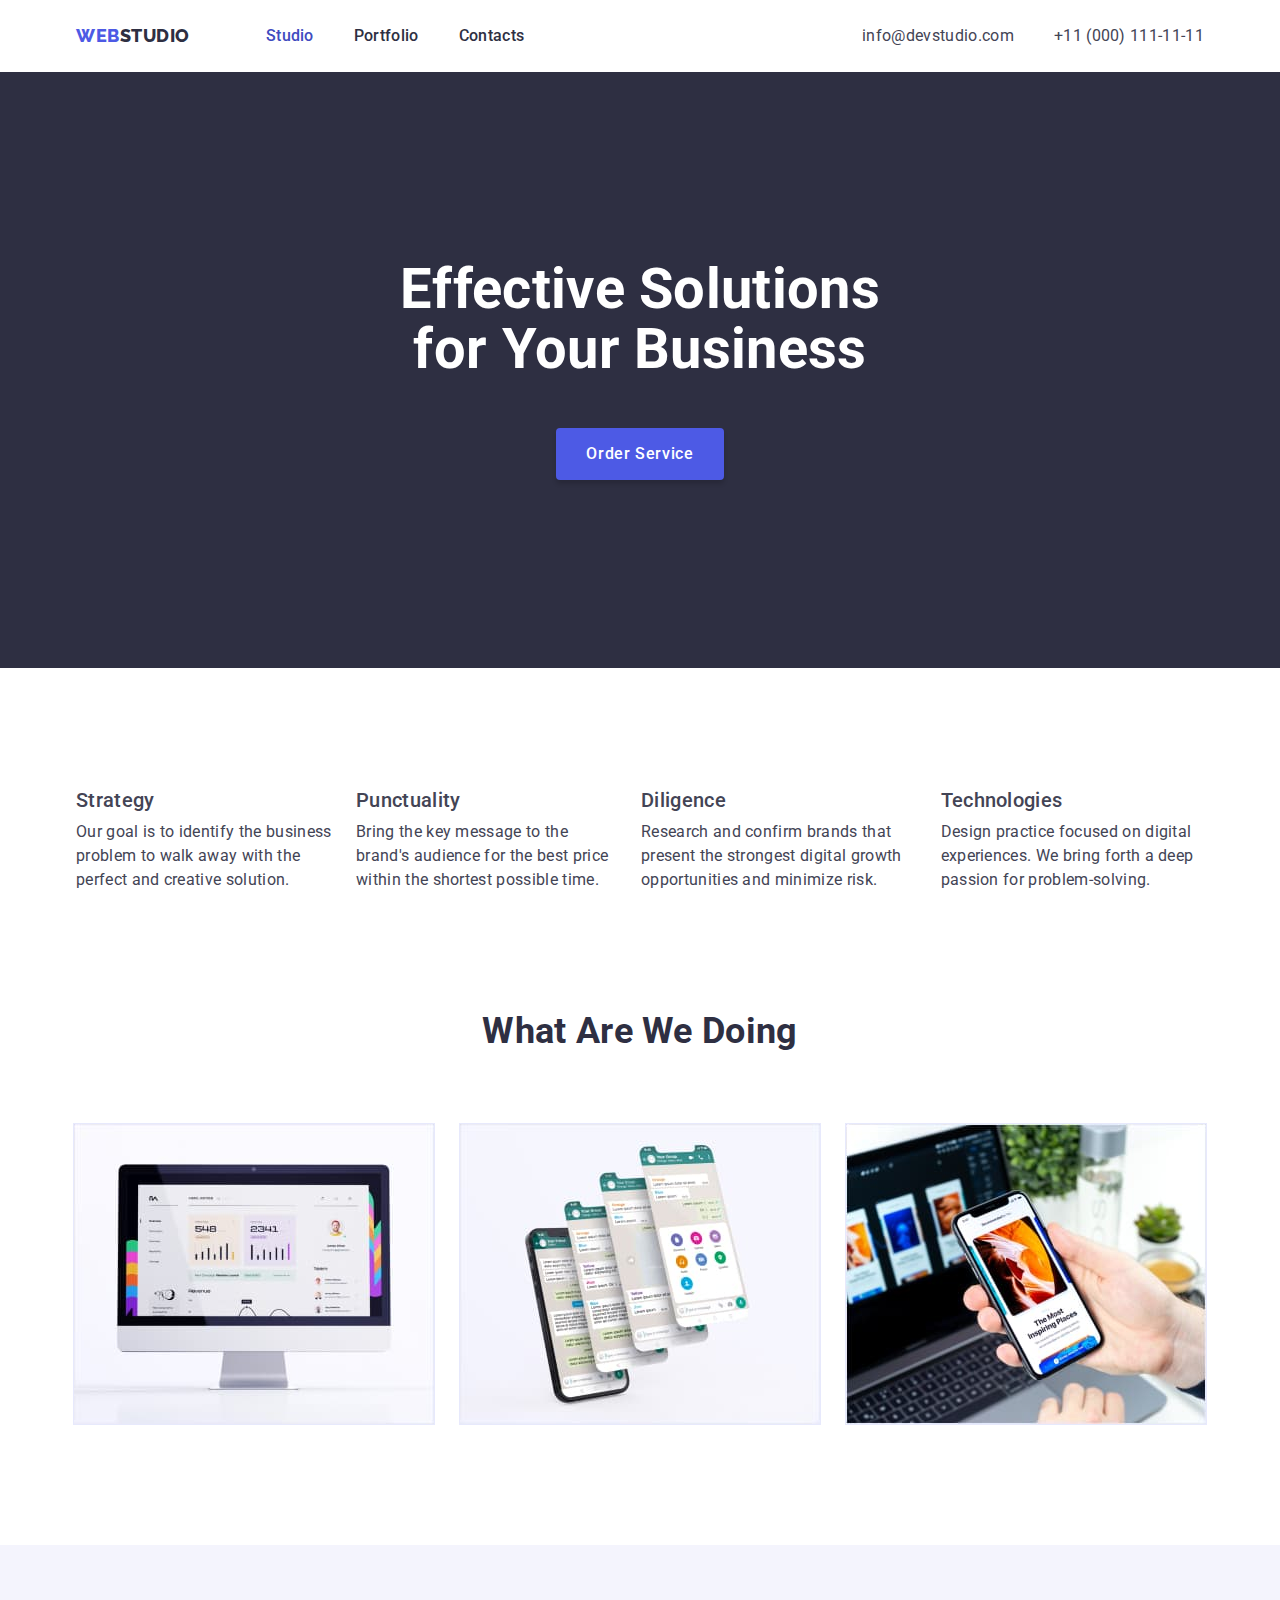
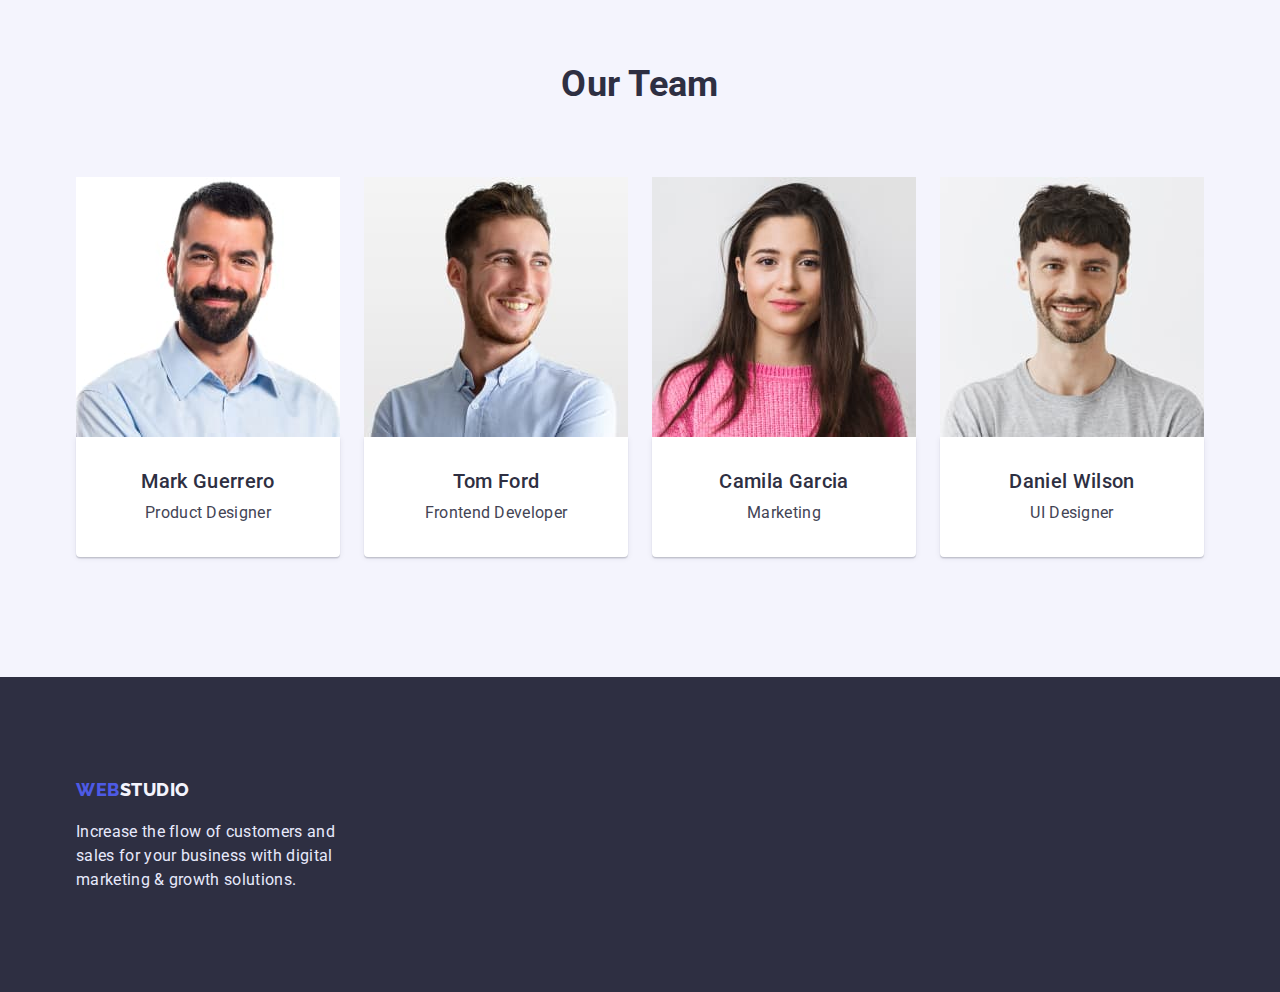
==== index.html @ d82c8820 "Initial commit" ====
<!DOCTYPE html>
<html lang="en">
<head>
    <meta charset="UTF-8">
    <meta http-equiv="X-UA-Compatible" content="IE=edge">
    <meta name="viewport" content="width=device-width, initial-scale=1.0">
    <title>Document</title>
    <link href="https://fonts.googleapis.com/css2?family=Raleway:wght@800&family=Roboto:wght@400;500;700;900&display=swap" rel="stylesheet">
    <link rel="stylesheet" href="https://cdnjs.cloudflare.com/ajax/libs/modern-normalize/1.1.0/modern-normalize.min.css">
    <link rel="stylesheet" href="./css/styles.css">
</head>
<body>
    <header>
        <div class="container header-contanier">
       <nav class="header-contanier">
         <a href="./index.html" class="logo">WEB<span class="logos">STUDIO</span></a>
         <ul class="site-nav list">
            <li class="site-nav-contanier"> <a href="./index.html" class="link current">Studio</a></li>
            <li class="site-nav-contanier"> <a href="./portfolio.html" class="link">Portfolio</a></li>
            <li class="site-nav-contanier"> <a href="" class="link">Contacts</a></li>
         </ul>
         </nav>
         <ul class="auth-nav header-contanier list">
            <li class="auth-nav-contanier"> <a href="mailto:info@devstudio.com" class="address">info@devstudio.com</a></li>
            <li> <a href="tel:+110001111111" class="address">+11 (000) 111-11-11</a></li>
         </ul>
        </div>
    </header>
    <main>
         <section class="hero"> 
        <div class="container">
         <h1 class="hero-title">Effective Solutions for Your Business</h1>
         <button type="button" class="hero-button">Order Service</button>
        </div>
        </section>
        <section class="section">
        <div class="container">
        <h2 class="section-title visually-hidden"> SPDT </h2>
         <ul class="featyre-section list">
             <li class="featyre-text">
                <h3 class="section-tatle-next featyre-text-title">Strategy</h3>
                <p class="featyre-text-title">Our goal is to identify the business
                    problem to walk away with the perfect and creative solution. </p>
            </li>
            <li class="featyre-text">
                <h3 class="section-tatle-next featyre-text-title">Punctuality</h3>
                <p class="featyre-text-title">Bring the key message to the brand's audience for the best price within the shortest possible time.</p>
            </li>
            <li>
                <h3 class="section-tatle-next featyre-text-title">Diligence</h3>
                <p class="featyre-text-title">Research and confirm brands that present the strongest digital growth opportunities and minimize risk.</p>
            </li>
            <li class="featyre-text">
                <h3 class="section-tatle-next featyre-text-title">Technologies</h3>
                <p class="featyre-text-title">Design practice focused on digital experiences. We bring forth a deep passion for problem-solving.</p>
            </li>
         </ul>
        </div>
      </section>
      <section class="section-direction">
        <div class="container">
          <h2 class="section-title" >What Are We Doing</h2>
          <ul class="featyre list">
            <li>
               <div class="section-title-list">
                <a>
                    <img  src="./images/rectangle.jpg" alt="computer" width="360">
                </a>
              </div>
            </li>
            <li>
               <div class="section-title-list">
                <a>
                    <img  src="./images/rectangle1.jpg" alt="phone" width="360">
                </a>
               </div>
            </li>
            <li>  
               <div class="section-title-list">          
                <a>
                    <img src="./images/rectangle2.jpg" alt="phone in hand" width="360">
                </a>
               </div>
            </li>
           </ul>
        </div>
      </section>
      <section class="section-worker">
        <div class="container">
        <h2 class="section-title"> Our Team </h2>
        <ul class="featyre list">
            <li>
               <img class="featyre-img" src="./images/photo1.jpg" alt="Mark Guerrero" width="264">
              <div class="section-worker-list">
               <h3 class="section-tatle-next">Mark Guerrero</h3>
               <p class="featyre-lists">Product Designer</p>
              </div>
            </li>
            <li>
                <img  class="featyre-img" src="./images/photo2.jpg" alt="Tom Ford" width="264">
              <div class="section-worker-list">
                <h3 class="section-tatle-next">Tom Ford</h3>
                <p class="featyre-lists">Frontend Developer</p>
              </div>
            </li>
            <li>
                <img class="featyre-img" src="./images/photo3.jpg" alt="Camila Garcia" width="264">
              <div class="section-worker-list">
                <h3 class="section-tatle-next">Camila Garcia</h3>
               <p class="featyre-lists">Marketing</p>
              </div>
            </li>
            <li>
                <img class="featyre-img" src="./images/photo4.jpg" alt="Daniel Wilson" width="264">
              <div class="section-worker-list"> 
                <h3 class="section-tatle-next">Daniel Wilson</h3>
               <p class="featyre-lists">UI Designer</p>
              </div>
            </li>
            </ul>
        </div>
      </section>
    </main>
    <footer class="footer">
        <div class="container">
        <a href="./index.html" class="logo-footer">WEB<span class="logos-footer">STUDIO</span></a>
        <p class="footer-text footer-container">Increase the flow of customers and sales for your business with digital marketing & growth solutions.</p>
        </div>
    </footer>
</body>
</html>
---- css/styles.css ----
:root {
    --primary-text-color: #434455;
    --title-text-color: #2E2F42;
    --accent-color: #FFFFFF;
    --logo-color: #4D5AE5;
    --footer-color: #E7E9FC;
    --logos-color: #F4F4FD;
    --active-color: #404BBF;
    --primary-bc-color: #FFFFFF;
    --title-bg-color: #4D5AE5;
    --button-bg-color: #F4F4FD;
    --button-bcg-color:#404BBF;
    --hero-bg-color: #2E2F42;
}

h1, h2, h3, p {
    margin: 0;
}

ul {
    margin: 0;
    padding: 0;
}

img {
    display: block;
}

.list {
    list-style: none;
}

body {
    margin: 0;

    background-color: var(--primary-bc-color);
    color: var(--primary-text-color);
    font-family: 'Roboto', sans-serif;
    font-weight: 400; 
    font-size: 16px;
    line-height: 1.5;
    letter-spacing: 0.02em;
}

.container {
    width: 1158px;
    margin: 0 auto;
    padding-left: 15px;
    padding-right: 15px;
}

.header-contanier {
    display: flex;
    align-items: center;
}

.header {
    border-bottom: 1px solid #E7E9FC;
}

/* logo */

.logo {
    margin-right: 76px;

    color: var(--logo-color);
    font-family: 'Raleway', sans-serif;
    font-weight: 800;
    font-size: 18px;
    line-height: 1.33;
    letter-spacing: 0.03em;
    text-decoration: none;
}

.logos {
    
    color: var(--title-text-color);
    font-family: 'Raleway', sans-serif;
    font-weight: 800;
    font-size: 18px;
    line-height: 1.33;
    letter-spacing: 0.03em;
    text-decoration: none;

}

.logo-footer {
    color: var(--logo-color);
    font-family: 'Raleway', sans-serif;
    font-size: 18px;
     font-weight: 800;
    line-height: 1.17;
    letter-spacing: 0.03em;
    text-decoration: none;
}

.logos-footer {
    color: var(--logos-color);
    font-family: 'Raleway', sans-serif;
    font-weight: 800;
    font-size: 18px;
    line-height: 1.17;
    letter-spacing: 0.03em;
    text-decoration: none;
}

/* site-nav */

.site-nav {
    display: flex;
    align-items: center;
    padding-top: 24px;
    padding-bottom: 24px;

}

.site-nav-contanier:not(:last-child) {
    margin-right: 40px;
}

.site-nav .link {
    color: var(--title-text-color);
    font-weight: 500;
    text-decoration: none;
}

.site-nav .link:hover,
.site-nav .link:focus {
    color: var(--active-color);
}

.site-nav .link.current {
    color: var(--active-color);
}

.auth-nav {
    display: flex;
    align-items: center;
    margin-left: auto;
    padding-top: 24px;
    padding-bottom: 24px;
}

.auth-nav-contanier {
    margin-right: 40px;
}

.auth-nav .address{
    color: var(--primary-text-color);
    text-decoration: none;
}

.auth-nav .address:hover,
.auth-nav .address:focus {
    color: var(--active-color);
}


/* hero */

.hero {
    padding-top: 188px;
    padding-bottom: 188px;
    background-color: var(--hero-bg-color);
    text-align: center;
}

.hero-title {
    width: 496px;
    margin-bottom: 48px;
    margin-left: auto;
    margin-right: auto;
    
    color: var(--accent-color);
    font-weight: 700;
    font-size: 56px;
    line-height: 1.07;
    text-align: center;
}

/* section */

.visually-hidden {
    visibility: hidden;
    display: none;
}

.section {
    padding-top: 120px;
    padding-bottom: 120px;
}

.section-direction {
    padding-bottom: 120px;
}

.section-worker {
    padding-top: 120px;
    padding-bottom: 120px;

    background-color: var(--button-bg-color);
}

.section-title {
    margin-bottom: 72px;

    color: var(--title-text-color);
    font-weight: 700;
    font-size: 36px;
    line-height: 1.1;
    text-align: center;
}

.section-tatle-next {
    margin-bottom: 8px;

    color: var(--title-text-color);
    font-weight: 500;
    font-size: 20px;
    line-height: 1.2; 
    text-align: center;
}

.section-title-list {
    border: 1px solid #E7E9FC;
}

.section-worker-list {
    padding-top: 32px;
    padding-bottom: 32px;
    justify-content: center;
    gap: 24px;
    
    background: #FFFFFF;
    box-shadow: 0px 1px 6px rgba(46, 47, 66, 0.08), 0px 1px 1px rgba(46, 47, 66, 0.16), 0px 2px 1px rgba(46, 47, 66, 0.08);
    border-radius: 0px 0px 4px 4px;
}

.section-work {
    display: flex;
    flex-wrap: wrap;
    margin: 0;
    padding: 0;
    grid-gap: 48px 24px;
    justify-content: center;
    text-align: left;
}   

.section-cards {
    border-left: 1px solid #E7E9FC;
    border-bottom: 1px solid #E7E9FC;
    border-right: 1px solid #E7E9FC;
    padding-top: 32px;
    padding-bottom: 32px;
    padding-left: 16px;

}

.section-menu {
    display: flex;
}

.featyre-lists {
    text-align: center;
    color: var(--primary-text-color);
 }

 .section-list {
    padding-top: 96px;
    padding-bottom: 120px;
 }
 
.featyre-section {
    display: flex;
    gap: 24px;
    justify-content: center;
}

.featyre-text-title {
    text-align: left;
    color: var(--primary-text-color);
}

.featyre {
    display: flex;
    gap: 24px;
    justify-content: center;
}

.cards {
    text-decoration: none;
}

.cards-text {
    text-align: left;
}

/* button */

.hero-button {
    display: inline-block;
    padding: 14px 30px;
    box-shadow: 0px 4px 4px rgba(0, 0, 0, 0.15);
    border-radius: 4px;
    border: #4D5AE5;

    color: var(--accent-color);
    background-color: var(--title-bg-color);
   
    font-family: 'Roboto', sans-serif;
    font-weight: 500;
    font-size: 16px;
    line-height: 1.5;
    letter-spacing: 0.04em;
    text-align: center;
    cursor: pointer;  
}


.hero-button:hover,
.hero-button:focus {
    background-color: var(--button-bcg-color);
}

.button-lists {
    display: flex;
    justify-content: center;
    gap: 24px;
    margin-bottom: 72px;
}

.button-menu {
    border: 1px solid #E7E9FC;
    border-radius: 4px;
    padding: 12px 24px;

    color: var(--logo-color);
    background-color: var(--button-bg-color);
   
    font-family: 'Roboto', sans-serif;
    font-weight: 500;
    font-size: 16px;
    line-height: 1.5;
    letter-spacing: 0.04em;
    cursor: pointer;
    text-align: center;
}

.button-menu:hover,
.button-menu:focus {
    background-color: var(--button-bcg-color);
    color: var(--accent-color);
}

/* footer */

.footer {
    padding-top: 101.5px;
    padding-bottom: 100px;

    background-color: var(--hero-bg-color);
}

.footer-container {
    display: flex;
    justify-content: flex-start;
}

.footer-text {
    margin-top: 17.5px;
    width: 264px;
    text-align: left;

    color: var(--footer-color);
}
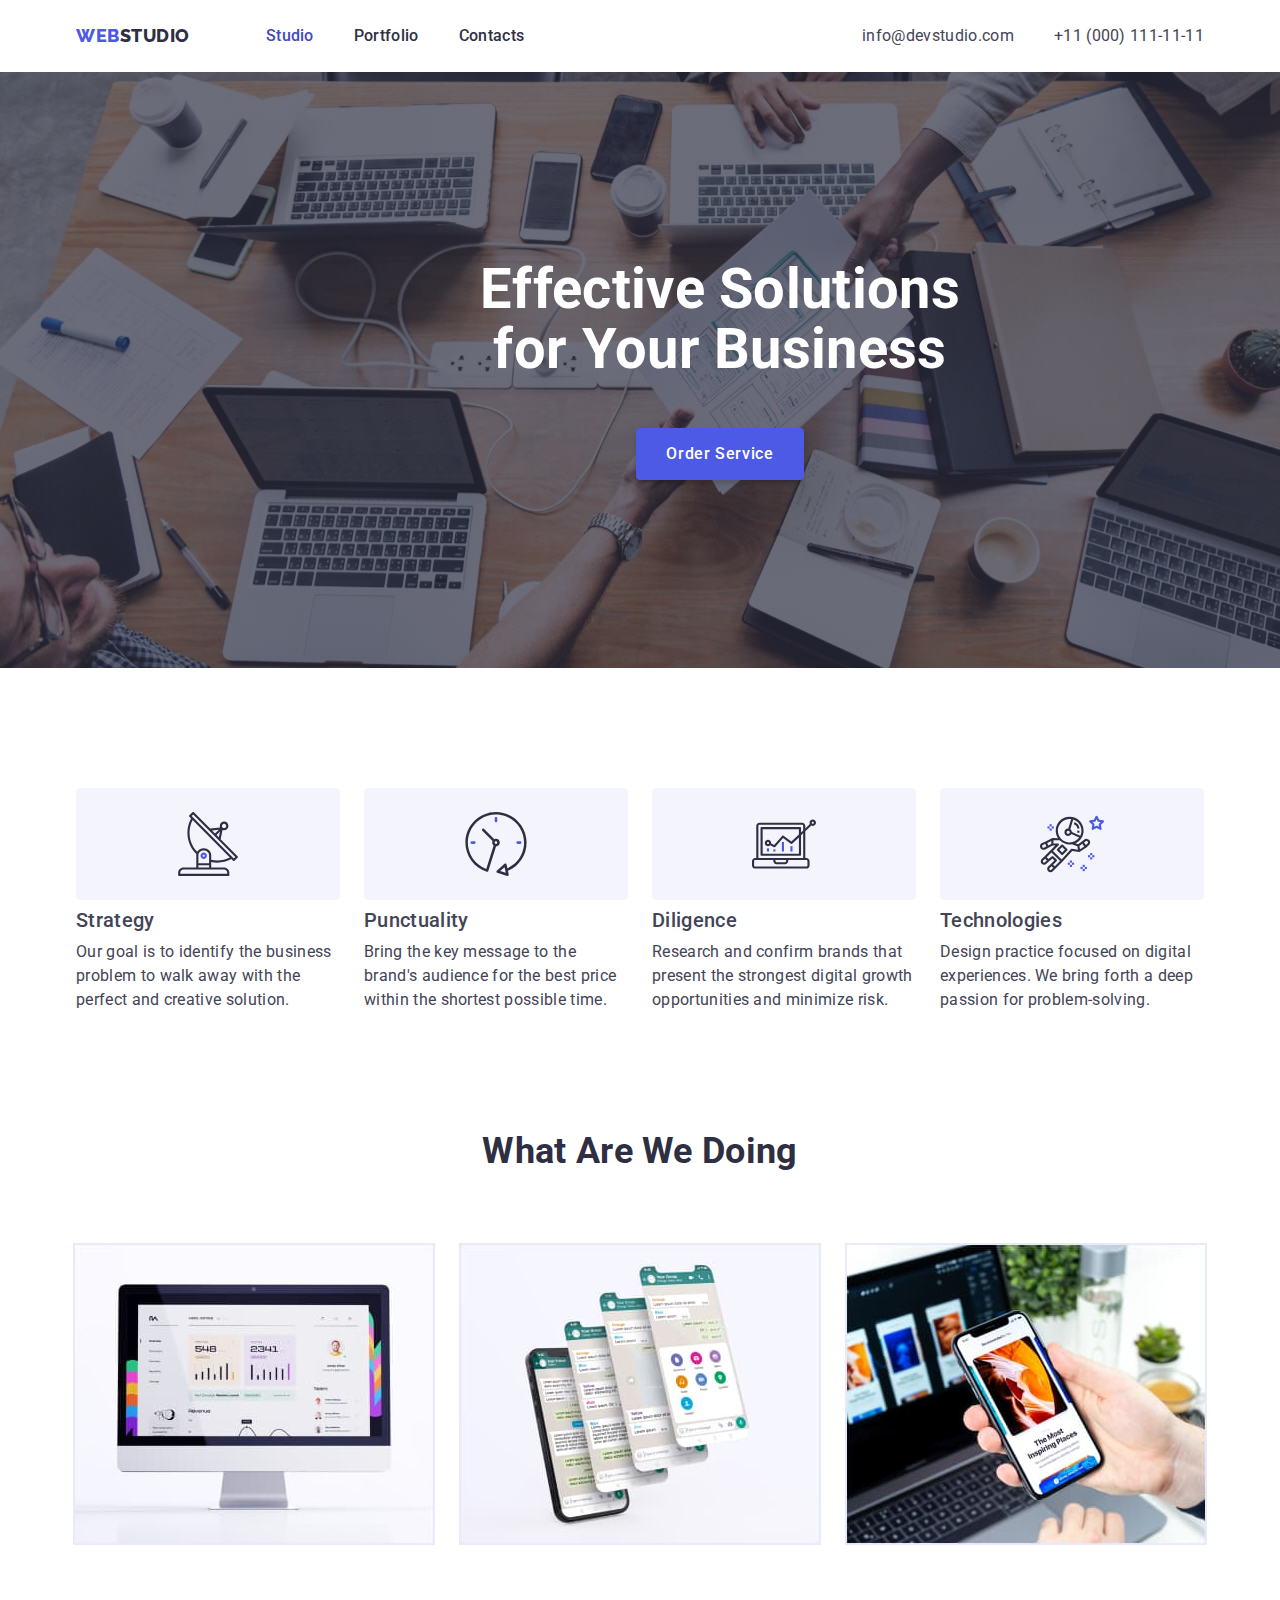
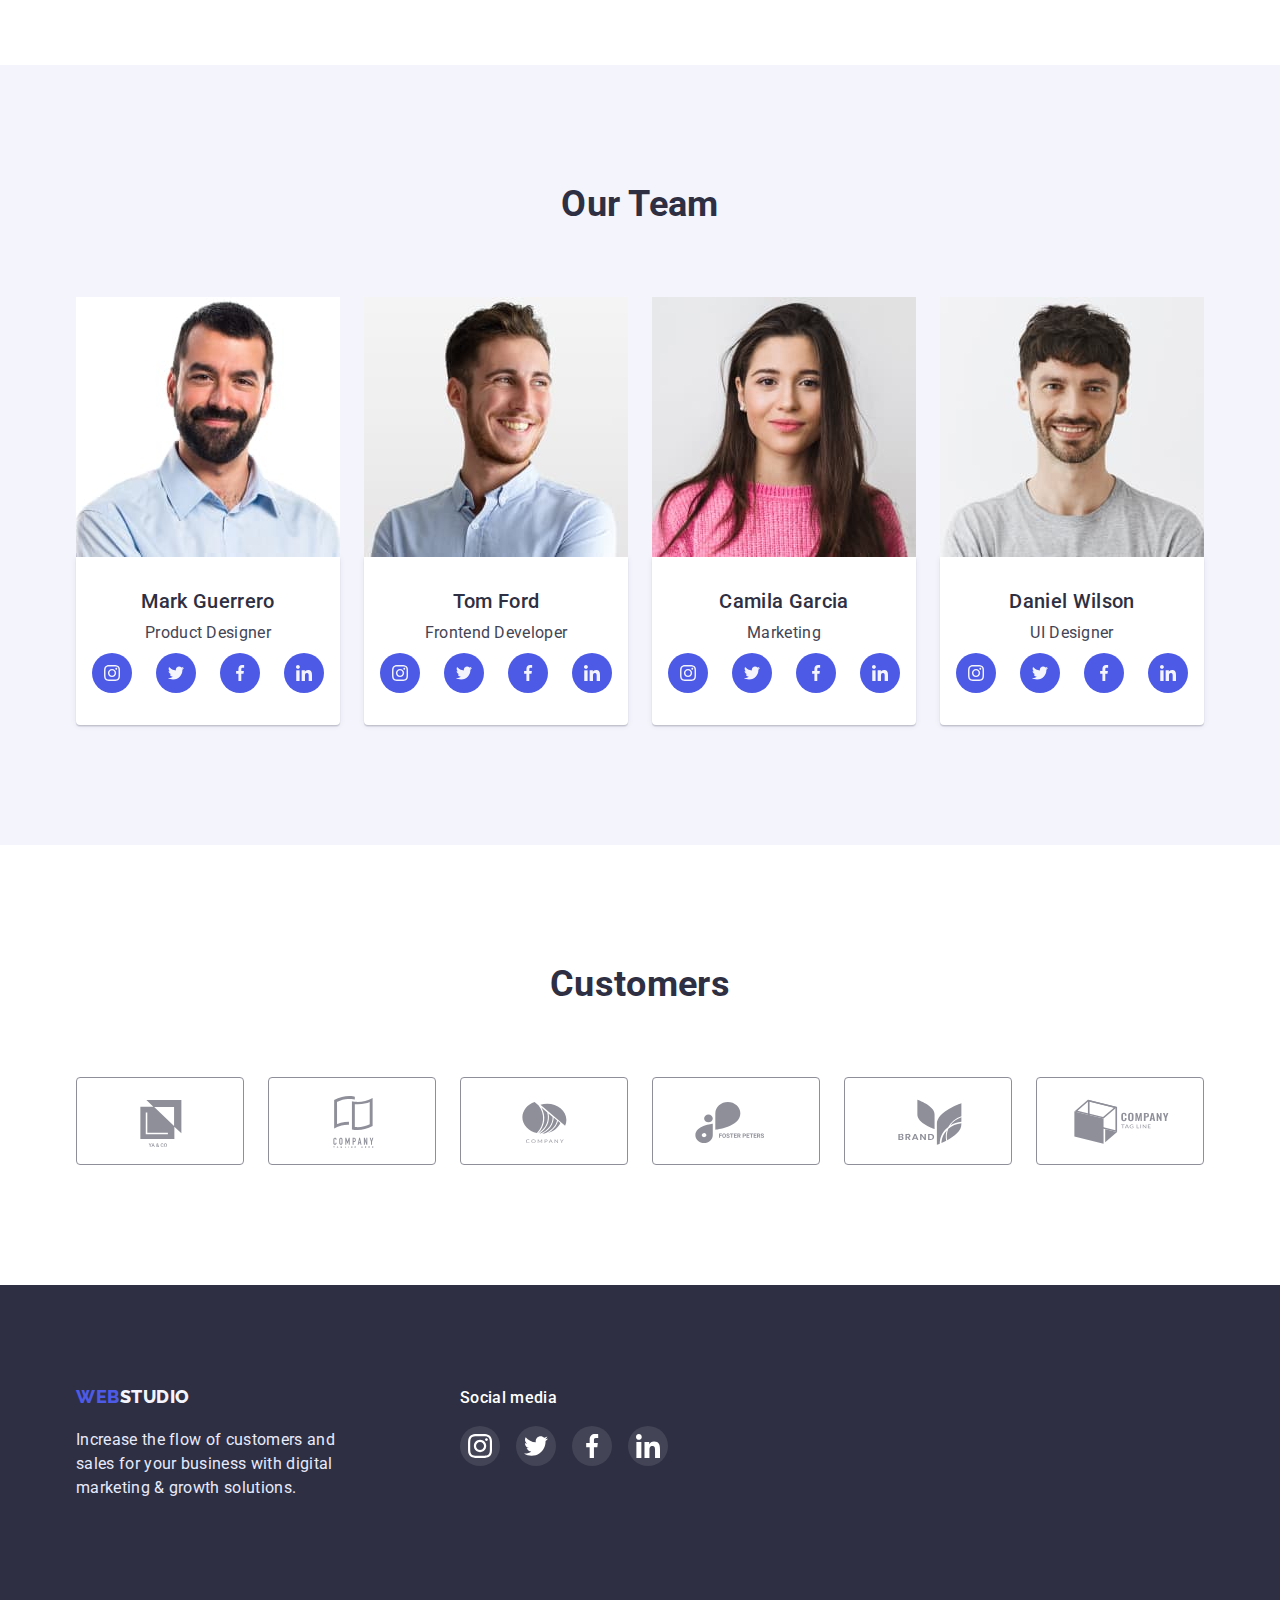
==== commit fcf4e75c: "svg" ====
--- a/index.html
+++ b/index.html
@@ -38,19 +38,39 @@
         <h2 class="section-title visually-hidden"> SPDT </h2>
          <ul class="featyre-section list">
              <li class="featyre-text">
+              <div class="section-title-icon">
+              <svg class="featyre-icon" width="64" height="64">
+                <use class="featyre-icon-use" href="./images/icons.svg#antenna"></use>
+              </svg>
+            </div>
                 <h3 class="section-tatle-next featyre-text-title">Strategy</h3>
                 <p class="featyre-text-title">Our goal is to identify the business
                     problem to walk away with the perfect and creative solution. </p>
             </li>
             <li class="featyre-text">
+              <div class="section-title-icon">
+              <svg class="featyre-icon" width="64" height="64">
+                <use class="featyre-icon-use" href="./images/icons.svg#clock"></use>
+              </svg>
+              </div>
                 <h3 class="section-tatle-next featyre-text-title">Punctuality</h3>
                 <p class="featyre-text-title">Bring the key message to the brand's audience for the best price within the shortest possible time.</p>
             </li>
-            <li>
+            <li class="featyre-text">
+              <div class="section-title-icon">
+              <svg class="featyre-icon" width="64" height="64">
+                <use class="featyre-icon-use" href="./images/icons.svg#diagram"></use>
+              </svg>
+            </div>
                 <h3 class="section-tatle-next featyre-text-title">Diligence</h3>
                 <p class="featyre-text-title">Research and confirm brands that present the strongest digital growth opportunities and minimize risk.</p>
             </li>
             <li class="featyre-text">
+              <div class="section-title-icon">
+              <svg class="featyre-icon" width="64" height="64">
+                <use class="featyre-icon-use" href="./images/icons.svg#astronaut"></use>
+              </svg>
+            </div>
                 <h3 class="section-tatle-next featyre-text-title">Technologies</h3>
                 <p class="featyre-text-title">Design practice focused on digital experiences. We bring forth a deep passion for problem-solving.</p>
             </li>
@@ -94,6 +114,36 @@
               <div class="section-worker-list">
                <h3 class="section-tatle-next">Mark Guerrero</h3>
                <p class="featyre-lists">Product Designer</p>
+               <ul class="featyre-worker-icon list">
+                <li> 
+                  <a class="featyre-lists-icon" href="">
+                  <svg width="16" height="16">
+                    <use class="featyre-li-icon" href="./images/icons.svg#instagram"></use>
+                  </svg>
+                </a>
+                </li>
+                <li> 
+                  <a class="featyre-lists-icon" href="">
+                  <svg width="16" height="16">
+                    <use class="featyre-li-icon" href="./images/icons.svg#twitter"></use>
+                  </svg>
+                </a>
+                </li>
+                <li> 
+                  <a class="featyre-lists-icon" href="">
+                  <svg width="16" height="16">
+                    <use class="featyre-li-icon" href="./images/icons.svg#facebook"></use>
+                  </svg>
+                </a>
+                </li>
+                <li> 
+                  <a class="featyre-lists-icon" href="">
+                  <svg width="16" height="16">
+                    <use class="featyre-li-icon" href="./images/icons.svg#linkedin"></use>
+                  </svg>
+                </a>
+                </li>
+              </ul>
               </div>
             </li>
             <li>
@@ -101,6 +151,36 @@
               <div class="section-worker-list">
                 <h3 class="section-tatle-next">Tom Ford</h3>
                 <p class="featyre-lists">Frontend Developer</p>
+                <ul class="featyre-worker-icon list">
+                  <li> 
+                    <a class="featyre-lists-icon" href="">
+                    <svg width="16" height="16">
+                      <use class="featyre-li-icon" href="./images/icons.svg#instagram"></use>
+                    </svg>
+                  </a>
+                  </li>
+                  <li> 
+                    <a class="featyre-lists-icon" href="">
+                    <svg width="16" height="16">
+                      <use class="featyre-li-icon" href="./images/icons.svg#twitter"></use>
+                    </svg>
+                  </a>
+                  </li>
+                  <li> 
+                    <a class="featyre-lists-icon" href="">
+                    <svg width="16" height="16">
+                      <use class="featyre-li-icon" href="./images/icons.svg#facebook"></use>
+                    </svg>
+                  </a>
+                  </li>
+                  <li> 
+                    <a class="featyre-lists-icon" href="">
+                    <svg width="16" height="16">
+                      <use class="featyre-li-icon" href="./images/icons.svg#linkedin"></use>
+                    </svg>
+                  </a>
+                  </li>
+                </ul>
               </div>
             </li>
             <li>
@@ -108,6 +188,36 @@
               <div class="section-worker-list">
                 <h3 class="section-tatle-next">Camila Garcia</h3>
                <p class="featyre-lists">Marketing</p>
+               <ul class="featyre-worker-icon list">
+                <li> 
+                  <a class="featyre-lists-icon" href="">
+                  <svg width="16" height="16">
+                    <use class="featyre-li-icon" href="./images/icons.svg#instagram"></use>
+                  </svg>
+                </a>
+                </li>
+                <li> 
+                  <a class="featyre-lists-icon" href="">
+                  <svg width="16" height="16">
+                    <use class="featyre-li-icon" href="./images/icons.svg#twitter"></use>
+                  </svg>
+                </a>
+                </li>
+                <li> 
+                  <a class="featyre-lists-icon" href="">
+                  <svg width="16" height="16">
+                    <use class="featyre-li-icon" href="./images/icons.svg#facebook"></use>
+                  </svg>
+                </a>
+                </li>
+                <li> 
+                  <a class="featyre-lists-icon" href="">
+                  <svg width="16" height="16">
+                    <use class="featyre-li-icon" href="./images/icons.svg#linkedin"></use>
+                  </svg>
+                </a>
+                </li>
+              </ul>
               </div>
             </li>
             <li>
@@ -115,17 +225,121 @@
               <div class="section-worker-list"> 
                 <h3 class="section-tatle-next">Daniel Wilson</h3>
                <p class="featyre-lists">UI Designer</p>
+               <ul class="featyre-worker-icon list">
+                <li> 
+                  <a class="featyre-lists-icon" href="">
+                  <svg width="16" height="16">
+                    <use class="featyre-li-icon" href="./images/icons.svg#instagram"></use>
+                  </svg>
+                </a>
+                </li>
+                <li> 
+                  <a class="featyre-lists-icon" href="">
+                  <svg width="16" height="16">
+                    <use class="featyre-li-icon" href="./images/icons.svg#twitter"></use>
+                  </svg>
+                </a>
+                </li>
+                <li> 
+                  <a class="featyre-lists-icon" href="">
+                  <svg width="16" height="16">
+                    <use class="featyre-li-icon" href="./images/icons.svg#facebook"></use>
+                  </svg>
+                </a>
+                </li>
+                <li> 
+                  <a class="featyre-lists-icon" href="">
+                  <svg width="16" height="16">
+                    <use class="featyre-li-icon" href="./images/icons.svg#linkedin"></use>
+                  </svg>
+                </a>
+                </li>
+              </ul>
               </div>
             </li>
             </ul>
+        </div>
+      </section>
+      <section class="section-gustomers">
+        <div class="container">
+          <h2 class="section-title">Customers</h2>
+          <ul class="gustomers-list list">
+            <li class="gustomers-list-next">
+              <svg class="gustomers-list-icon" width="104" height="56">
+                <use class="gustomers-list-use" href="./images/icons.svg#Logo1"></use>
+              </svg>
+            </li>
+            <li class="gustomers-list-next">
+              <svg class="gustomers-list-icon" width="104" height="56">
+                <use class="gustomers-list-use" href="./images/icons.svg#Logo2"></use>
+              </svg>
+            </li>
+            <li class="gustomers-list-next">
+              <svg class="gustomers-list-icon" width="104" height="56">
+                <use class="gustomers-list-use" href="./images/icons.svg#Logo3"></use>
+              </svg>
+            </li>
+            <li class="gustomers-list-next">
+              <svg class="gustomers-list-icon" width="104" height="56">
+                <use class="gustomers-list-use" href="./images/icons.svg#Logo4"></use>
+              </svg>
+            </li>
+            <li class="gustomers-list-next">
+              <svg class="gustomers-list-icon" width="104" height="56">
+                <use class="gustomers-list-use" href="./images/icons.svg#Logo5"></use>
+              </svg>
+            </li>
+            <li class="gustomers-list-next">
+              <svg class="gustomers-list-icon" width="104" height="56">
+                <use class="gustomers-list-use" href="./images/icons.svg#Logo6"></use>
+              </svg>
+            </li>
+          </ul>
         </div>
       </section>
     </main>
     <footer class="footer">
         <div class="container">
-        <a href="./index.html" class="logo-footer">WEB<span class="logos-footer">STUDIO</span></a>
-        <p class="footer-text footer-container">Increase the flow of customers and sales for your business with digital marketing & growth solutions.</p>
-        </div>
+          <div class="container-footer">
+          <div class="footer-container">
+         <a href="./index.html" class="logo-footer">WEB<span class="logos-footer">STUDIO</span></a>
+         <p class="footer-text">Increase the flow of customers and sales for your business with digital marketing & growth solutions.</p>
+        </div>
+         <div class="footer-container">
+        <p class="footer-social">Social media</p>
+        <ul class="footer-list list">
+          <li class="footer-list-next">
+            <a class="footer-link" href="">
+              <svg class="footer-svg" width="24" height="24">
+                <use class="footer-use" href="./images/icons.svg#instagram"></use>
+              </svg>
+            </a>
+          </li>
+          <li class="footer-list-next">
+            <a class="footer-link" href="">
+              <svg class="footer-svg" width="24" height="24">
+                <use class="footer-use" href="./images/icons.svg#twitter"></use>
+              </svg>
+            </a>
+          </li>
+          <li class="footer-list-next">
+            <a class="footer-link" href="">
+              <svg class="footer-svg" width="24" height="24">
+                <use class="footer-use" href="./images/icons.svg#facebook"></use>
+              </svg>
+            </a>
+          </li>
+          <li class="footer-list-next">
+            <a class="footer-link" href="">
+              <svg class="footer-svg" width="24" height="24">
+                <use class="footer-use" href="./images/icons.svg#linkedin"></use>
+              </svg>
+            </a>
+          </li>
+        </ul>
+      </div>
+    </div>
+      </div>
     </footer>
 </body>
 </html>
--- a/css/styles.css
+++ b/css/styles.css
@@ -165,6 +165,12 @@
     padding-bottom: 188px;
     background-color: var(--hero-bg-color);
     text-align: center;
+    background-image: linear-gradient(rgba(46, 47, 66, 0.7), rgba(46, 47, 66, 0.7)), 
+    url('../images/hero.jpg');
+    background-repeat: no-repeat;
+    background-size: cover;
+    width: 1440px;
+    margin: 0 auto;
 }
 
 .hero-title {
@@ -238,7 +244,13 @@
     border-radius: 0px 0px 4px 4px;
 }
 
+.section-gustomers {
+    padding-top: 120px;
+    padding-bottom: 120px;
+}
+
 .section-work {
+    width: 1158px;
     display: flex;
     flex-wrap: wrap;
     margin: 0;
@@ -247,6 +259,12 @@
     justify-content: center;
     text-align: left;
 }   
+
+.section-but:hover,
+.section-but:focus {
+    border: 1px solid #F4F4FD;
+    box-shadow: 0px 1px 6px rgba(46, 47, 66, 0.08), 0px 1px 1px rgba(46, 47, 66, 0.16), 0px 2px 1px rgba(46, 47, 66, 0.08);
+}
 
 .section-cards {
     border-left: 1px solid #E7E9FC;
@@ -262,15 +280,16 @@
     display: flex;
 }
 
-.featyre-lists {
-    text-align: center;
-    color: var(--primary-text-color);
- }
-
- .section-list {
+.section-list {
     padding-top: 96px;
     padding-bottom: 120px;
  }
+
+.featyre-lists {
+    text-align: center;
+    color: var(--primary-text-color);
+    margin-bottom: 8px;
+ }
  
 .featyre-section {
     display: flex;
@@ -279,8 +298,13 @@
 }
 
 .featyre-text-title {
+    width: 264px;
     text-align: left;
     color: var(--primary-text-color);
+}
+
+.featyre-text {
+    flex-basis: calc((100% - 3 * 24px) / 4);
 }
 
 .featyre {
@@ -354,6 +378,84 @@
     color: var(--accent-color);
 }
 
+/* icon */
+
+.section-title-icon {
+    width: 264px;
+    height: 112px;
+    display: flex;
+    background-color: #F4F4FD;
+    border-radius: 4px;
+    margin-bottom: 8px;
+    justify-content: center;
+    align-items: center; 
+    gap: 24px;
+}
+
+.featyre-icon {
+    display: flex;
+    width: 64px;
+    height: 64px; 
+}
+
+.featyre-worker-icon {
+    display: flex;
+    justify-content: center;
+    gap: 24px;
+}
+
+.featyre-lists-icon {
+    display: flex;
+    align-items: center;
+    justify-content: center;
+    width: 40px;
+    height: 40px;
+    border-radius: 50%;
+    background-color: var(--title-bg-color);
+}
+
+
+.featyre-lists-icon:hover,
+.featyre-lists-icon:focus {
+    background-color: #404BBF;
+}
+
+.featyre-li-icon {
+    fill: var(--button-bg-color);
+}
+
+.gustomers-list {
+    display: flex;
+    gap: 24px;
+}
+
+.gustomers-list-next {
+    display: flex;
+   
+    justify-content: center;
+    align-items: center;
+    width: 168px;
+    height: 88px;
+    border: 1px solid #8E8F99;
+    border-radius: 4px;
+}
+
+.gustomers-list-use {
+    fill: #8E8F99;
+}
+
+.gustomers-list-use:hover,
+.gustomers-list-use:focus {
+    fill: #404BBF;
+}
+
+.gustomers-list-next:hover,
+.gustomers-list-next:focus {
+    border: 1px solid #404BBF;
+    border-radius: 4px;
+}
+
+
 /* footer */
 
 .footer {
@@ -363,16 +465,50 @@
     background-color: var(--hero-bg-color);
 }
 
-.footer-container {
-    display: flex;
-    justify-content: flex-start;
-}
-
+.container-footer {
+    display: flex;
+    gap: 120px;
+}
 .footer-text {
-    margin-top: 17.5px;
     width: 264px;
     text-align: left;
-
+    margin-top: 17.5px;
     color: var(--footer-color);
 }
 
+.footer-social {
+    font-weight: 500;
+    font-size: 16px;
+    line-height: 1.5; 
+    color: rgba(255, 255, 255, 1);
+}
+
+.footer-list {
+    display: flex;
+    margin-top: 16px;
+    gap: 16px;
+}
+
+.footer-link {
+    display: flex;
+    justify-content: center;
+    align-items: center;
+    width: 40px;
+    height: 40px;
+    border-radius: 50%;
+    background-color: #434455;
+}
+
+.footer-use {
+    fill: #FFFFFF;
+}
+
+.footer-link:hover,
+.footer-link:focus {
+    background-color: #31D0AA;
+}
+
+.footer-use:hover,
+.footer-use:focus {
+    fill: #F4F4FD;
+}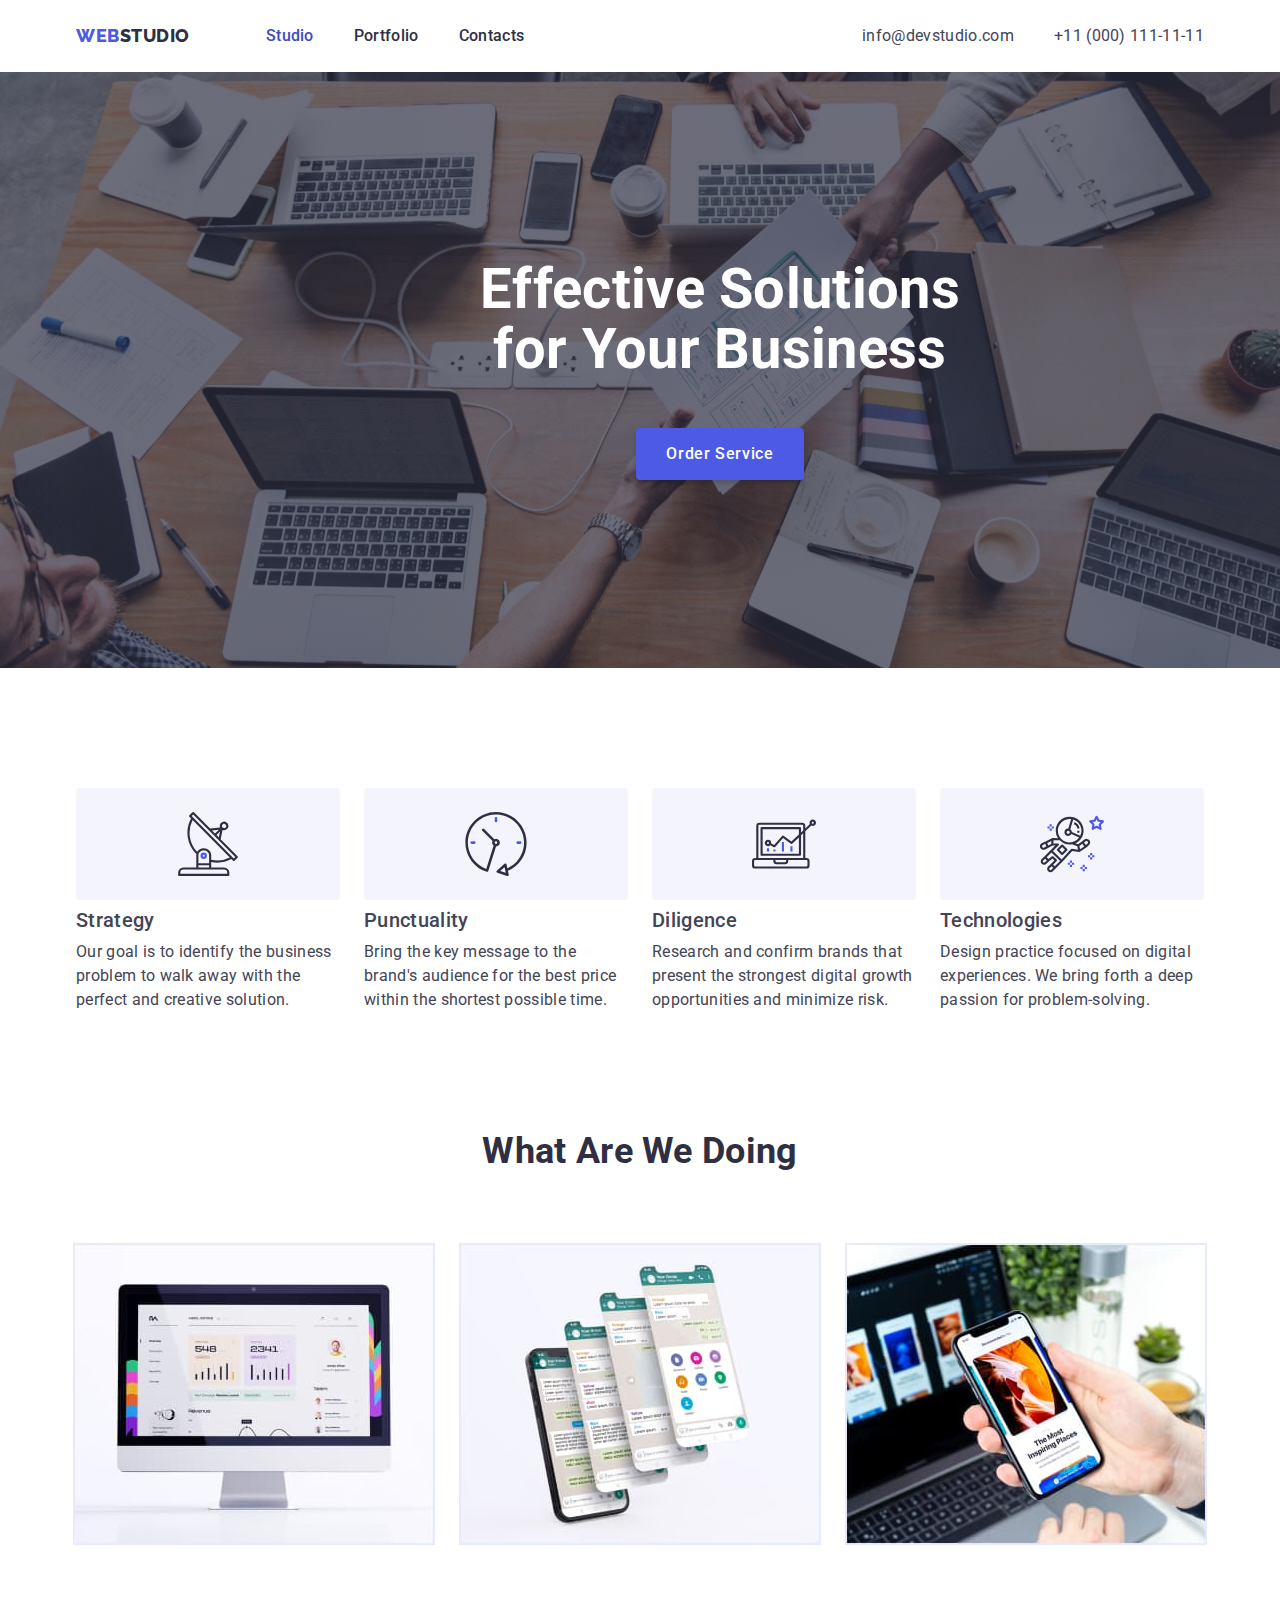
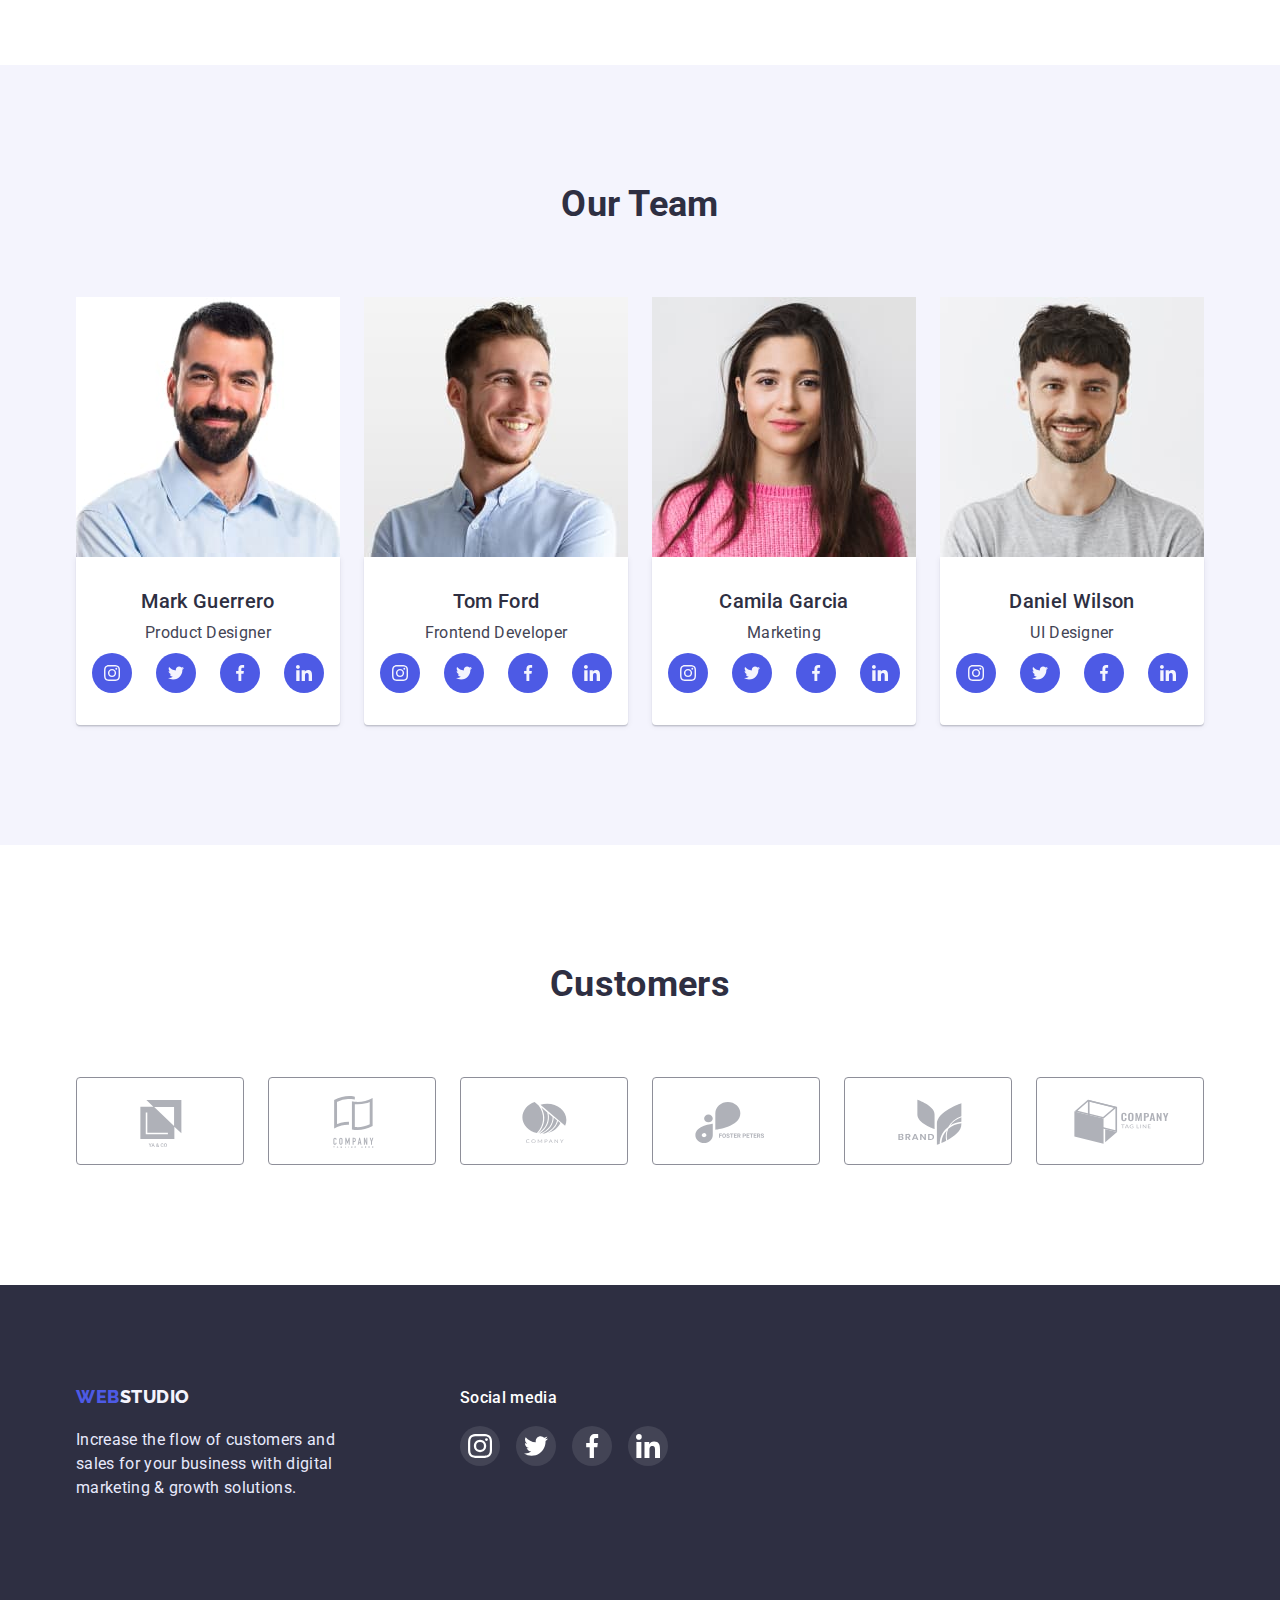
==== commit 0125be11: "svg" ====
--- a/index.html
+++ b/index.html
@@ -264,35 +264,47 @@
         <div class="container">
           <h2 class="section-title">Customers</h2>
           <ul class="gustomers-list list">
-            <li class="gustomers-list-next">
+            <li class="gustomers-list-top">
+              <a class="gustomers-list-next" href="">
               <svg class="gustomers-list-icon" width="104" height="56">
                 <use class="gustomers-list-use" href="./images/icons.svg#Logo1"></use>
               </svg>
-            </li>
-            <li class="gustomers-list-next">
+              </a>
+            </li>
+            <li class="gustomers-list-top">
+              <a class="gustomers-list-next" href="">
               <svg class="gustomers-list-icon" width="104" height="56">
                 <use class="gustomers-list-use" href="./images/icons.svg#Logo2"></use>
               </svg>
-            </li>
-            <li class="gustomers-list-next">
+              </a>
+            </li>
+            <li class="gustomers-list-top">
+              <a class="gustomers-list-next" href="">
               <svg class="gustomers-list-icon" width="104" height="56">
                 <use class="gustomers-list-use" href="./images/icons.svg#Logo3"></use>
               </svg>
-            </li>
-            <li class="gustomers-list-next">
+              </a>
+            </li>
+            <li class="gustomers-list-top">
+              <a class="gustomers-list-next" href="">
               <svg class="gustomers-list-icon" width="104" height="56">
                 <use class="gustomers-list-use" href="./images/icons.svg#Logo4"></use>
               </svg>
-            </li>
-            <li class="gustomers-list-next">
+              </a>
+            </li>
+            <li class="gustomers-list-top">
+              <a class="gustomers-list-next" href="">
               <svg class="gustomers-list-icon" width="104" height="56">
                 <use class="gustomers-list-use" href="./images/icons.svg#Logo5"></use>
               </svg>
-            </li>
-            <li class="gustomers-list-next">
+              </a>
+            </li>
+            <li class="gustomers-list-top">
+              <a class="gustomers-list-next" href="">
               <svg class="gustomers-list-icon" width="104" height="56">
                 <use class="gustomers-list-use" href="./images/icons.svg#Logo6"></use>
               </svg>
+              </a>
             </li>
           </ul>
         </div>
--- a/css/styles.css
+++ b/css/styles.css
@@ -262,7 +262,6 @@
 
 .section-but:hover,
 .section-but:focus {
-    border: 1px solid #F4F4FD;
     box-shadow: 0px 1px 6px rgba(46, 47, 66, 0.08), 0px 1px 1px rgba(46, 47, 66, 0.16), 0px 2px 1px rgba(46, 47, 66, 0.08);
 }
 
@@ -346,6 +345,7 @@
 .hero-button:hover,
 .hero-button:focus {
     background-color: var(--button-bcg-color);
+    box-shadow: 0px 4px 4px rgba(0, 0, 0, 0.15);
 }
 
 .button-lists {
@@ -376,6 +376,8 @@
 .button-menu:focus {
     background-color: var(--button-bcg-color);
     color: var(--accent-color);
+    box-shadow: 0px 4px 4px rgba(0, 0, 0, 0.15);
+
 }
 
 /* icon */
@@ -431,26 +433,28 @@
 
 .gustomers-list-next {
     display: flex;
-   
     justify-content: center;
     align-items: center;
     width: 168px;
     height: 88px;
     border: 1px solid #8E8F99;
     border-radius: 4px;
-}
-
-.gustomers-list-use {
-    fill: #8E8F99;
-}
-
-.gustomers-list-use:hover,
-.gustomers-list-use:focus {
+    fill: #AFB1B8;
+}
+
+
+.gustomers-list-next:hover .gustomers-list-use {
+    
     fill: #404BBF;
 }
 
-.gustomers-list-next:hover,
-.gustomers-list-next:focus {
+.gustomers-list-next:focus .gustomers-list-use {
+    
+    fill: #404BBF;
+}
+
+.gustomers-list-top:hover,
+.gustomers-list-top:focus {
     border: 1px solid #404BBF;
     border-radius: 4px;
 }
